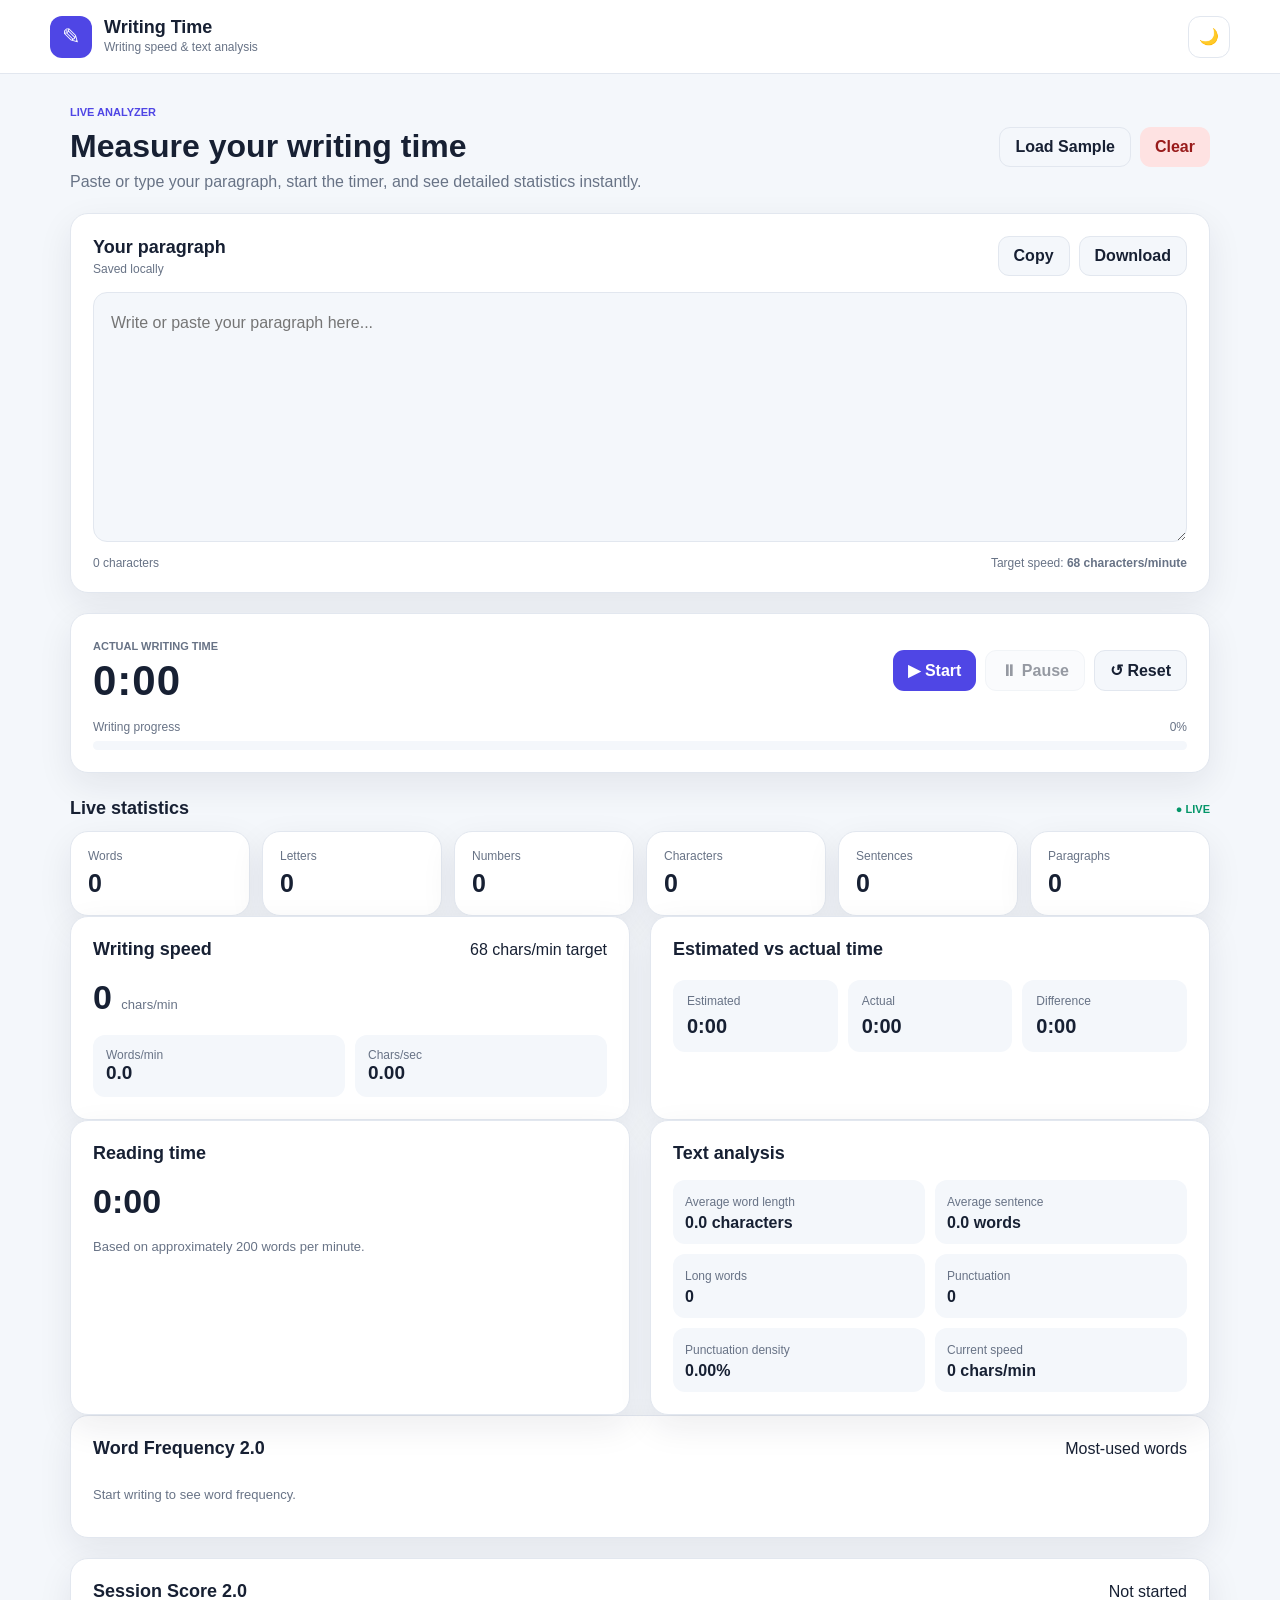
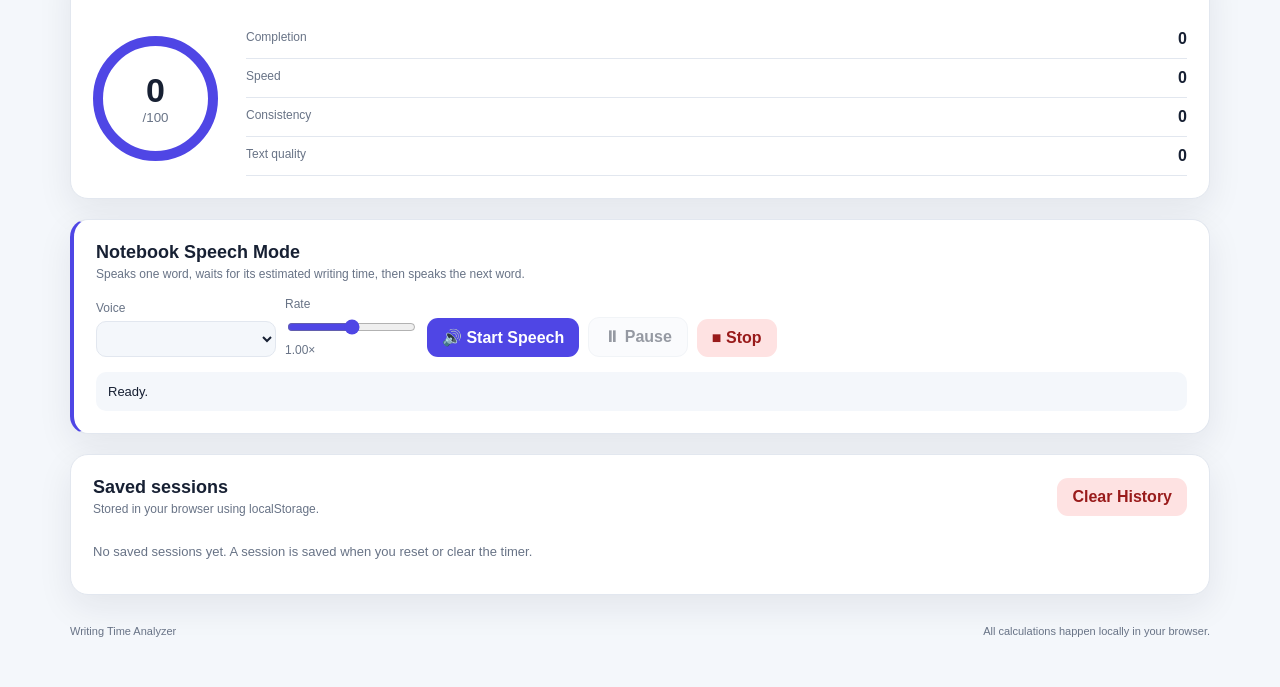
==== Main/index.html @ 5c771e8c "Update speech mode and punctuation support" ====
<!DOCTYPE html>
<html lang="en">
<head>
  <meta charset="UTF-8">
  <meta name="viewport" content="width=device-width, initial-scale=1.0">
  <title>Writing Time Analyzer</title>
  <link rel="stylesheet" href="style.css">
</head>

<body>

  <header class="topbar">
    <div class="brand">
      <div class="logo">✎</div>
      <div>
        <h1>Writing Time</h1>
        <p>Writing speed & text analysis</p>
      </div>
    </div>

    <button id="themeBtn" class="icon-btn" title="Toggle dark mode">
      🌙
    </button>
  </header>


  <main class="container">

    <!-- HERO -->
    <section class="hero">
      <div>
        <span class="badge">LIVE ANALYZER</span>

        <h2>Measure your writing time</h2>

        <p>
          Paste or type your paragraph, start the timer,
          and see detailed statistics instantly.
        </p>
      </div>

      <div class="hero-actions">
        <button id="sampleBtn" class="secondary-btn">
          Load Sample
        </button>

        <button id="clearBtn" class="danger-btn">
          Clear
        </button>
      </div>
    </section>


    <!-- TEXT EDITOR -->
    <section class="editor-card card">

      <div class="section-heading">

        <div>
          <h2>Your paragraph</h2>
          <p id="autosaveStatus">Saved locally</p>
        </div>

        <div class="editor-actions">

          <button id="copyBtn" class="small-btn">
            Copy
          </button>

          <button id="downloadBtn" class="small-btn">
            Download
          </button>

        </div>

      </div>


      <textarea
        id="textInput"
        placeholder="Write or paste your paragraph here..."
      ></textarea>


      <div class="editor-footer">

        <span id="charHint">
          0 characters
        </span>

        <span>
          Target speed:
          <strong>68 characters/minute</strong>
        </span>

      </div>

    </section>


    <!-- TIMER -->
    <section class="timer-card card">

      <div>

        <span class="label">
          ACTUAL WRITING TIME
        </span>

        <div id="timerDisplay" class="timer">
          0:00
        </div>

      </div>


      <div class="timer-controls">

        <button id="startBtn" class="primary-btn">
          ▶ Start
        </button>

        <button id="pauseBtn" class="secondary-btn" disabled>
          ⏸ Pause
        </button>

        <button id="resetBtn" class="secondary-btn">
          ↺ Reset
        </button>

      </div>


      <div class="progress-wrap">

        <div class="progress-label">

          <span>
            Writing progress
          </span>

          <span id="progressText">
            0%
          </span>

        </div>

        <div class="progress">
          <div id="progressBar"></div>
        </div>

      </div>

    </section>


    <!-- LIVE STATISTICS -->
    <section>

      <div class="section-title">

        <h2>
          Live statistics
        </h2>

        <span class="live-dot">
          ● LIVE
        </span>

      </div>


      <div class="stats-grid">

        <div class="stat-card">
          <span>Words</span>
          <strong id="words">0</strong>
        </div>

        <div class="stat-card">
          <span>Letters</span>
          <strong id="letters">0</strong>
        </div>

        <div class="stat-card">
          <span>Numbers</span>
          <strong id="numbers">0</strong>
        </div>

        <div class="stat-card">
          <span>Characters</span>
          <strong id="characters">0</strong>
        </div>

        <div class="stat-card">
          <span>Sentences</span>
          <strong id="sentences">0</strong>
        </div>

        <div class="stat-card">
          <span>Paragraphs</span>
          <strong id="paragraphs">0</strong>
        </div>

      </div>

    </section>


    <!-- SPEED + ESTIMATED TIME -->
    <section class="two-col">

      <div class="card">

        <div class="card-title">

          <h2>
            Writing speed
          </h2>

          <span>
            68 chars/min target
          </span>

        </div>


        <div class="big-number" id="speed">
          0
          <small>chars/min</small>
        </div>


        <div class="mini-grid">

          <div>
            <span>Words/min</span>
            <strong id="wpm">0</strong>
          </div>

          <div>
            <span>Chars/sec</span>
            <strong id="cps">0</strong>
          </div>

        </div>

      </div>


      <div class="card">

        <div class="card-title">

          <h2>
            Estimated vs actual time
          </h2>

        </div>


        <div class="comparison">

          <div>
            <span>Estimated</span>
            <strong id="estimatedTime">
              0:00
            </strong>
          </div>

          <div>
            <span>Actual</span>
            <strong id="actualTime">
              0:00
            </strong>
          </div>

          <div>
            <span>Difference</span>
            <strong id="timeDifference">
              0:00
            </strong>
          </div>

        </div>

      </div>

    </section>


    <!-- READING TIME + TEXT ANALYSIS -->
    <section class="two-col">

      <div class="card">

        <div class="card-title">
          <h2>Reading time</h2>
        </div>

        <div class="big-number" id="readingTime">
          0:00
        </div>

        <p class="muted">
          Based on approximately 200 words per minute.
        </p>

      </div>


      <div class="card">

        <div class="card-title">
          <h2>Text analysis</h2>
        </div>

        <div id="analysisList" class="analysis-list"></div>

      </div>

    </section>


    <!-- WORD FREQUENCY -->
    <section class="card">

      <div class="card-title">

        <h2>
          Word Frequency 2.0
        </h2>

        <span>
          Most-used words
        </span>

      </div>


      <div id="frequencyList" class="frequency-list">

        <p class="empty">
          Start writing to see word frequency.
        </p>

      </div>

    </section>


    <!-- SESSION SCORE -->
    <section class="card">

      <div class="card-title">

        <h2>
          Session Score 2.0
        </h2>

        <span id="scoreGrade">
          Not started
        </span>

      </div>


      <div class="score-layout">

        <div class="score-circle">

          <span id="score">
            0
          </span>

          <small>
            /100
          </small>

        </div>


        <div class="score-details">

          <div class="score-row">
            <span>Completion</span>
            <strong id="scoreCompletion">0</strong>
          </div>

          <div class="score-row">
            <span>Speed</span>
            <strong id="scoreSpeed">0</strong>
          </div>

          <div class="score-row">
            <span>Consistency</span>
            <strong id="scoreConsistency">0</strong>
          </div>

          <div class="score-row">
            <span>Text quality</span>
            <strong id="scoreQuality">0</strong>
          </div>

        </div>

      </div>

    </section>


    <!-- SPEECH MODE -->
    <section class="card speech-card">

      <div class="card-title">

        <div>

          <h2>
            Notebook Speech Mode
          </h2>

          <p>
            Speaks one word, waits for its estimated writing time,
            then speaks the next word.
          </p>

        </div>

      </div>


      <div class="speech-controls">

        <label>

          Voice

          <select id="voiceSelect"></select>

        </label>


        <label>

          Rate

          <input
            id="voiceRate"
            type="range"
            min="0.5"
            max="1.5"
            step="0.05"
            value="1"
          >

          <span id="voiceRateValue">
            1.00×
          </span>

        </label>


        <button
          id="speechStart"
          class="primary-btn"
        >
          🔊 Start Speech
        </button>


        <button
          id="speechPause"
          class="secondary-btn"
          disabled
        >
          ⏸ Pause
        </button>


        <button
          id="speechStop"
          class="danger-btn"
        >
          ■ Stop
        </button>

      </div>


      <div
        id="speechStatus"
        class="speech-status"
      >
        Ready.
      </div>

    </section>


    <!-- HISTORY -->
    <section class="card history-card">

      <div class="card-title">

        <div>

          <h2>
            Saved sessions
          </h2>

          <p>
            Stored in your browser using localStorage.
          </p>

        </div>


        <button
          id="clearHistoryBtn"
          class="danger-btn"
        >
          Clear History
        </button>

      </div>


      <div
        id="historyList"
        class="history-list"
      >

        <p class="empty">
          No saved sessions yet.
          A session is saved when you reset or clear the timer.
        </p>

      </div>

    </section>


    <footer>

      <span>
        Writing Time Analyzer
      </span>

      <span>
        All calculations happen locally in your browser.
      </span>

    </footer>

  </main>


  <script src="script.js"></script>

</body>
</html>
---- Main/style.css ----
* {
    box-sizing: border-box;
  }
  
  :root {
    --bg: #f4f7fb;
    --card: #ffffff;
    --text: #172033;
    --muted: #687386;
    --border: #e2e7ef;
    --primary: #4f46e5;
    --primary2: #7c3aed;
    --danger: #dc2626;
    --success: #059669;
    --shadow: 0 12px 35px rgba(20, 30, 55, 0.08);
    --radius: 18px;
  }
  
  body.dark {
    --bg: #0d1117;
    --card: #151b23;
    --text: #edf2f7;
    --muted: #9aa6b5;
    --border: #293241;
    --shadow: 0 12px 35px rgba(0, 0, 0, 0.25);
  }
  
  body {
    margin: 0;
    background: var(--bg);
    color: var(--text);
    font-family: Inter, Segoe UI, Arial, sans-serif;
    transition: 0.2s;
  }
  
  button,
  input,
  select,
  textarea {
    font: inherit;
  }
  
  button {
    cursor: pointer;
  }
  
  
  /* TOP BAR */
  
  .topbar {
    height: 74px;
    background: var(--card);
    border-bottom: 1px solid var(--border);
  
    display: flex;
    align-items: center;
    justify-content: space-between;
  
    padding: 0 max(20px, calc((100% - 1180px) / 2));
  
    position: sticky;
    top: 0;
  
    z-index: 5;
  }
  
  
  .brand {
    display: flex;
    align-items: center;
    gap: 12px;
  }
  
  
  .logo {
    width: 42px;
    height: 42px;
  
    border-radius: 12px;
  
    background: var(--primary);
    color: #fff;
  
    display: grid;
    place-items: center;
  
    font-size: 22px;
  }
  
  
  .brand h1 {
    font-size: 18px;
    margin: 0;
  }
  
  
  .brand p {
    font-size: 12px;
    color: var(--muted);
    margin: 2px 0;
  }
  
  
  .icon-btn {
    border: 1px solid var(--border);
    background: var(--card);
    color: var(--text);
  
    width: 42px;
    height: 42px;
  
    border-radius: 12px;
  }
  
  
  /* MAIN */
  
  .container {
    max-width: 1180px;
  
    margin: 0 auto;
  
    padding: 28px 20px 50px;
  }
  
  
  /* HERO */
  
  .hero {
    display: flex;
    justify-content: space-between;
    gap: 20px;
    align-items: center;
  
    margin-bottom: 22px;
  }
  
  
  .hero h2 {
    font-size: 32px;
    margin: 8px 0;
  }
  
  
  .hero p {
    color: var(--muted);
    margin: 0;
  }
  
  
  .badge {
    font-size: 11px;
    font-weight: 800;
    color: var(--primary);
  }
  
  
  .hero-actions,
  .editor-actions,
  .timer-controls,
  .speech-controls {
    display: flex;
    gap: 9px;
    flex-wrap: wrap;
  }
  
  
  /* CARDS */
  
  .card,
  .stat-card {
    background: var(--card);
  
    border: 1px solid var(--border);
  
    border-radius: var(--radius);
  
    box-shadow: var(--shadow);
  }
  
  
  .card {
    padding: 22px;
    margin-bottom: 20px;
  }
  
  
  .section-heading,
  .card-title,
  .progress-label {
    display: flex;
  
    align-items: center;
    justify-content: space-between;
  
    gap: 15px;
  }
  
  
  .section-heading h2,
  .card-title h2,
  .section-title h2 {
    margin: 0;
    font-size: 18px;
  }
  
  
  .section-heading p,
  .card-title p {
    margin: 4px 0 0;
  
    color: var(--muted);
  
    font-size: 12px;
  }
  
  
  /* TEXT AREA */
  
  textarea {
    width: 100%;
    height: 250px;
  
    resize: vertical;
  
    border: 1px solid var(--border);
  
    background: var(--bg);
  
    color: var(--text);
  
    border-radius: 14px;
  
    padding: 17px;
  
    margin-top: 16px;
  
    outline: none;
  
    line-height: 1.65;
  }
  
  
  textarea:focus {
    border-color: var(--primary);
  
    box-shadow:
      0 0 0 3px rgba(79, 70, 229, 0.12);
  }
  
  
  .editor-footer {
    display: flex;
  
    justify-content: space-between;
  
    color: var(--muted);
  
    font-size: 12px;
  
    margin-top: 10px;
  }
  
  
  /* BUTTONS */
  
  .primary-btn,
  .secondary-btn,
  .danger-btn,
  .small-btn {
    border: 0;
  
    border-radius: 11px;
  
    padding: 10px 15px;
  
    font-weight: 700;
  }
  
  
  .primary-btn {
    background: var(--primary);
    color: #fff;
  }
  
  
  .secondary-btn,
  .small-btn {
    background: var(--bg);
  
    border: 1px solid var(--border);
  
    color: var(--text);
  }
  
  
  .danger-btn {
    background: #fee2e2;
    color: #991b1b;
  }
  
  
  body.dark .danger-btn {
    background: #3a1717;
    color: #ffb4b4;
  }
  
  
  button:disabled {
    opacity: 0.45;
    cursor: not-allowed;
  }
  
  
  /* TIMER */
  
  .timer-card {
    display: grid;
  
    grid-template-columns: 1fr auto;
  
    align-items: center;
  
    gap: 15px;
  }
  
  
  .label {
    font-size: 11px;
  
    color: var(--muted);
  
    font-weight: 800;
  }
  
  
  .timer {
    font-size: 42px;
  
    font-weight: 800;
  
    letter-spacing: 1px;
  
    margin-top: 3px;
  }
  
  
  .progress-wrap {
    grid-column: 1 / -1;
  }
  
  
  .progress-label {
    font-size: 12px;
  
    color: var(--muted);
  
    margin-bottom: 7px;
  }
  
  
  .progress {
    height: 9px;
  
    background: var(--bg);
  
    border-radius: 20px;
  
    overflow: hidden;
  }
  
  
  .progress div {
    height: 100%;
  
    width: 0;
  
    background:
      linear-gradient(
        90deg,
        var(--primary),
        var(--primary2)
      );
  
    transition: width 0.25s;
  }
  
  
  /* LIVE STATISTICS */
  
  .section-title {
    display: flex;
  
    justify-content: space-between;
  
    align-items: center;
  
    margin: 25px 0 12px;
  }
  
  
  .live-dot {
    font-size: 11px;
  
    color: var(--success);
  
    font-weight: 800;
  }
  
  
  .stats-grid {
    display: grid;
  
    grid-template-columns:
      repeat(6, 1fr);
  
    gap: 12px;
  }
  
  
  .stat-card {
    padding: 17px;
  }
  
  
  .stat-card span,
  .mini-grid span,
  .comparison span,
  .score-row span {
    display: block;
  
    color: var(--muted);
  
    font-size: 12px;
  }
  
  
  .stat-card strong {
    display: block;
  
    font-size: 25px;
  
    margin-top: 6px;
  }
  
  
  /* TWO COLUMN */
  
  .two-col {
    display: grid;
  
    grid-template-columns: 1fr 1fr;
  
    gap: 20px;
  }
  
  
  .two-col > .card {
    margin-bottom: 0;
  }
  
  
  /* SPEED */
  
  .big-number {
    font-size: 34px;
  
    font-weight: 800;
  
    margin: 18px 0;
  }
  
  
  .big-number small {
    font-size: 13px;
  
    color: var(--muted);
  
    font-weight: 500;
  }
  
  
  .mini-grid {
    display: grid;
  
    grid-template-columns: 1fr 1fr;
  
    gap: 10px;
  }
  
  
  .mini-grid div {
    background: var(--bg);
  
    padding: 13px;
  
    border-radius: 12px;
  }
  
  
  .mini-grid strong {
    font-size: 19px;
  }
  
  
  /* ESTIMATED TIME */
  
  .comparison {
    display: grid;
  
    grid-template-columns:
      repeat(3, 1fr);
  
    gap: 10px;
  
    margin-top: 20px;
  }
  
  
  .comparison div {
    background: var(--bg);
  
    padding: 14px;
  
    border-radius: 12px;
  }
  
  
  .comparison strong {
    display: block;
  
    margin-top: 7px;
  
    font-size: 20px;
  }
  
  
  .muted {
    color: var(--muted);
  
    font-size: 13px;
  }
  
  
  /* TEXT ANALYSIS */
  
  .analysis-list {
    display: grid;
  
    grid-template-columns: 1fr 1fr;
  
    gap: 10px;
  
    margin-top: 16px;
  }
  
  
  .analysis-item {
    background: var(--bg);
  
    padding: 12px;
  
    border-radius: 12px;
  }
  
  
  .analysis-item span {
    color: var(--muted);
  
    font-size: 12px;
  }
  
  
  .analysis-item strong {
    display: block;
  
    margin-top: 4px;
  }
  
  
  /* WORD FREQUENCY */
  
  .frequency-list {
    margin-top: 15px;
  
    display: flex;
  
    flex-direction: column;
  
    gap: 8px;
  }
  
  
  .frequency-row {
    display: grid;
  
    grid-template-columns:
      38px 1fr 80px;
  
    align-items: center;
  
    gap: 10px;
  }
  
  
  .frequency-word {
    font-weight: 700;
  }
  
  
  .frequency-bar {
    display: block;
  
    height: 8px;
  
    background: var(--bg);
  
    border-radius: 20px;
  
    overflow: hidden;
  
    margin-top: 5px;
  }
  
  
  .frequency-bar div {
    height: 100%;
  
    background: var(--primary);
  
    width: 0;
  }
  
  
  .frequency-count {
    text-align: right;
  
    color: var(--muted);
  
    font-size: 12px;
  }
  
  
  .empty {
    color: var(--muted);
  
    font-size: 13px;
  }
  
  
  /* SESSION SCORE */
  
  .score-layout {
    display: flex;
  
    gap: 28px;
  
    align-items: center;
  
    margin-top: 18px;
  }
  
  
  .score-circle {
    width: 125px;
    height: 125px;
  
    border-radius: 50%;
  
    border: 10px solid var(--primary);
  
    display: flex;
  
    align-items: center;
  
    justify-content: center;
  
    flex-direction: column;
  
    flex: none;
  }
  
  
  .score-circle span {
    font-size: 34px;
  
    font-weight: 900;
  }
  
  
  .score-circle small {
    color: var(--muted);
  }
  
  
  .score-details {
    flex: 1;
  }
  
  
  .score-row {
    display: grid;
  
    grid-template-columns: 1fr auto;
  
    padding: 10px 0;
  
    border-bottom: 1px solid var(--border);
  }
  
  
  /* SPEECH */
  
  .speech-card {
    border-left: 4px solid var(--primary);
  }
  
  
  .speech-controls {
    align-items: end;
  
    margin-top: 16px;
  }
  
  
  .speech-controls label {
    display: flex;
  
    flex-direction: column;
  
    gap: 6px;
  
    font-size: 12px;
  
    color: var(--muted);
  }
  
  
  .speech-controls select {
    min-width: 180px;
  
    padding: 9px;
  
    border: 1px solid var(--border);
  
    border-radius: 10px;
  
    background: var(--bg);
  
    color: var(--text);
  }
  
  
  .speech-controls input {
    accent-color: var(--primary);
  }
  
  
  .speech-status {
    margin-top: 15px;
  
    background: var(--bg);
  
    padding: 12px;
  
    border-radius: 10px;
  
    font-size: 13px;
  }
  
  
  /* HISTORY */
  
  .history-list {
    margin-top: 15px;
  
    display: flex;
  
    flex-direction: column;
  
    gap: 8px;
  }
  
  
  .history-item {
    display: grid;
  
    grid-template-columns:
      1fr auto auto;
  
    gap: 15px;
  
    align-items: center;
  
    background: var(--bg);
  
    padding: 12px;
  
    border-radius: 11px;
  }
  
  
  .history-item small {
    color: var(--muted);
  }
  
  
  .history-item strong {
    font-size: 13px;
  }
  
  
  /* FOOTER */
  
  footer {
    display: flex;
  
    justify-content: space-between;
  
    color: var(--muted);
  
    font-size: 11px;
  
    padding-top: 10px;
  }
  
  
  /* RESPONSIVE */
  
  @media (max-width: 850px) {
  
    .stats-grid {
      grid-template-columns:
        repeat(3, 1fr);
    }
  
    .timer-card {
      grid-template-columns: 1fr;
    }
  
    .two-col {
      grid-template-columns: 1fr;
    }
  
    .hero {
      align-items: flex-start;
  
      flex-direction: column;
    }
  
  }
  
  
  @media (max-width: 520px) {
  
    .container {
      padding: 18px 12px;
    }
  
    .hero h2 {
      font-size: 26px;
    }
  
    .stats-grid {
      grid-template-columns:
        repeat(2, 1fr);
    }
  
    .comparison {
      grid-template-columns: 1fr;
    }
  
    .score-layout {
      align-items: flex-start;
  
      flex-direction: column;
    }
  
    .history-item {
      grid-template-columns: 1fr;
    }
  
    .editor-footer,
    footer {
      flex-direction: column;
  
      gap: 6px;
    }
  
  }
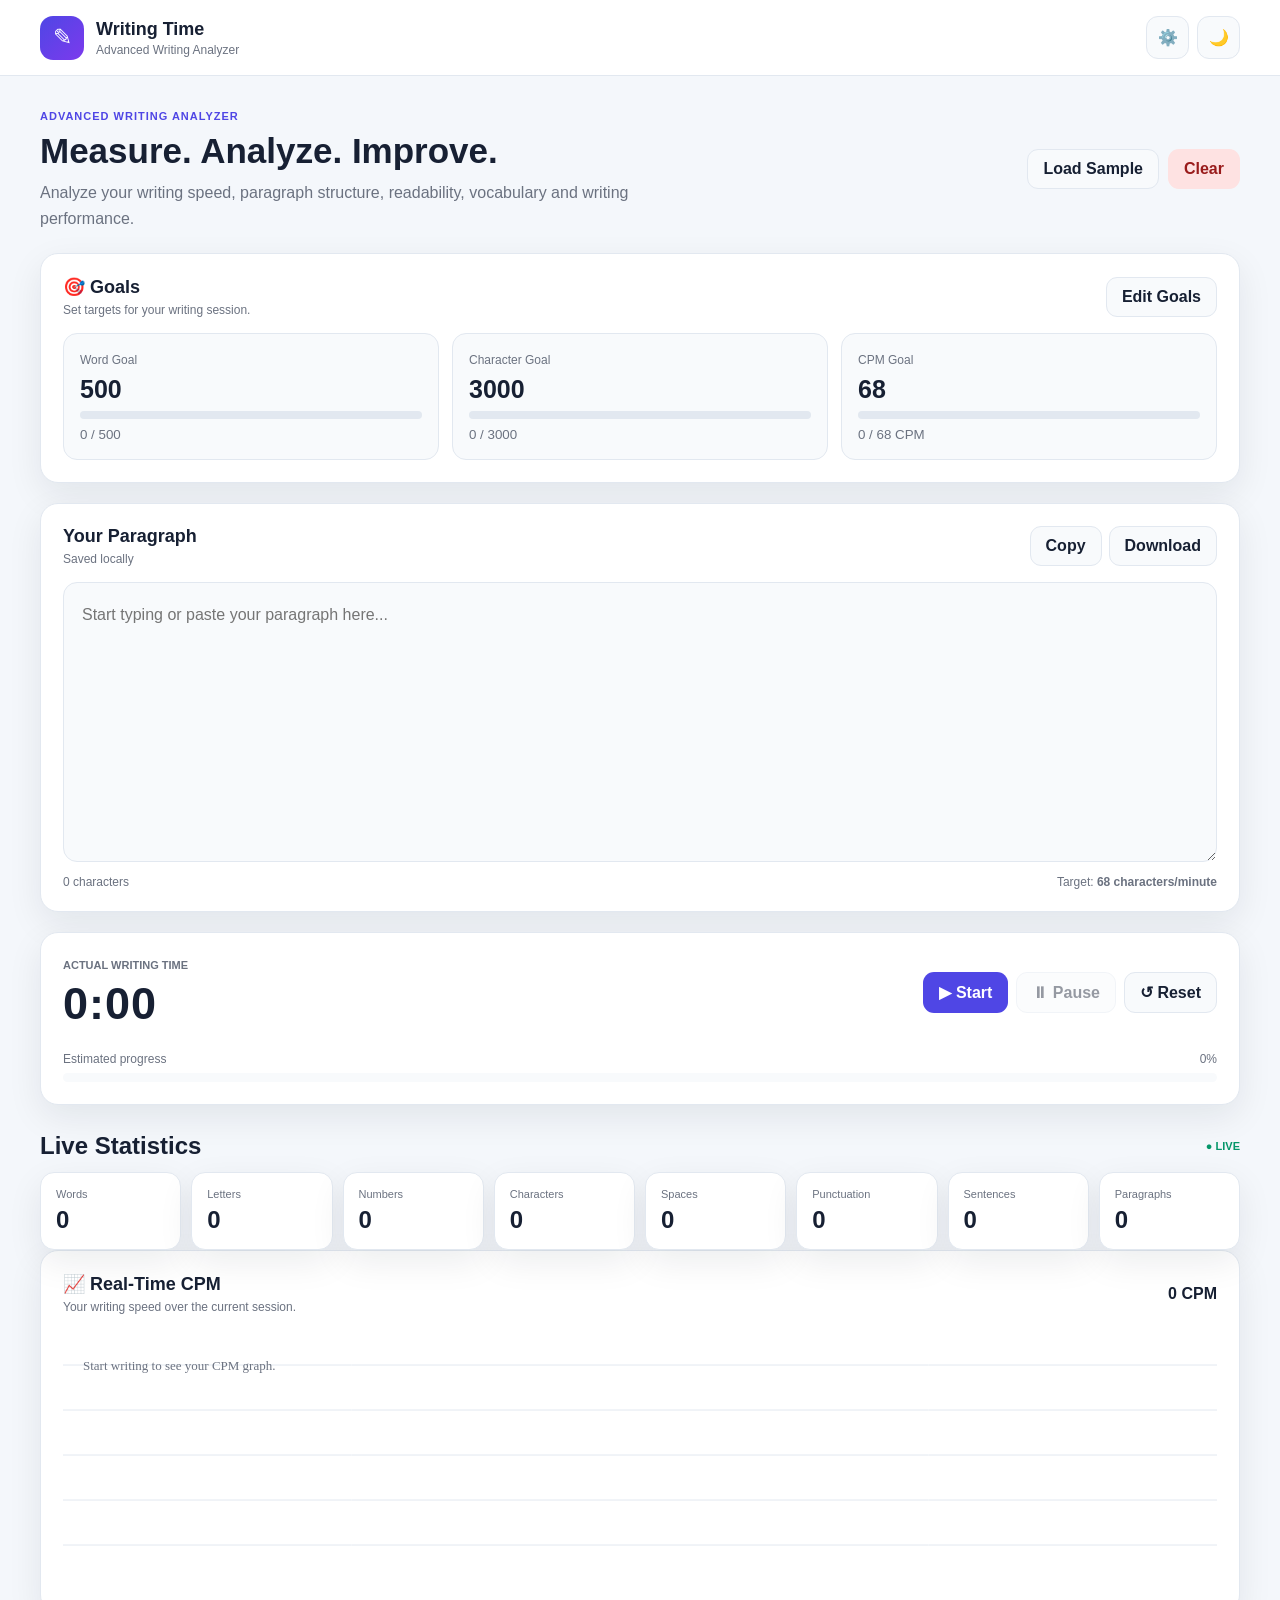
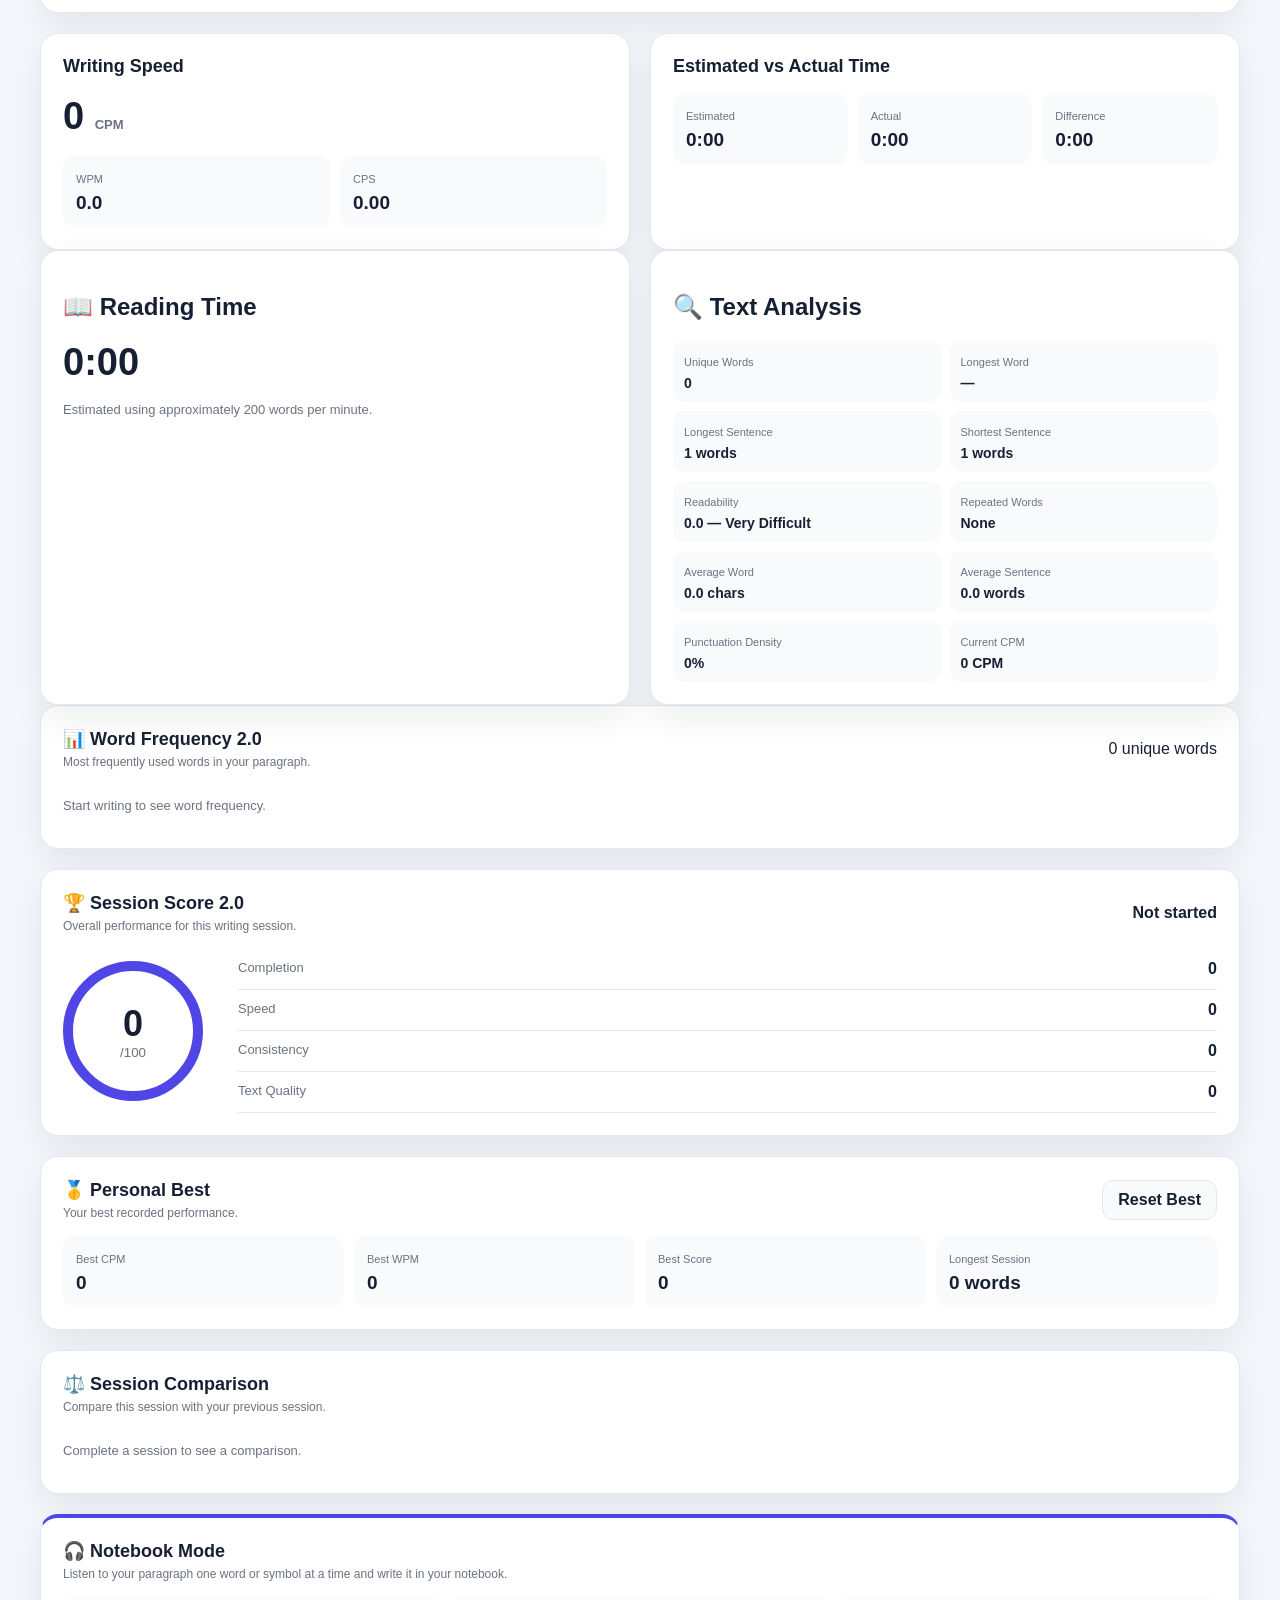
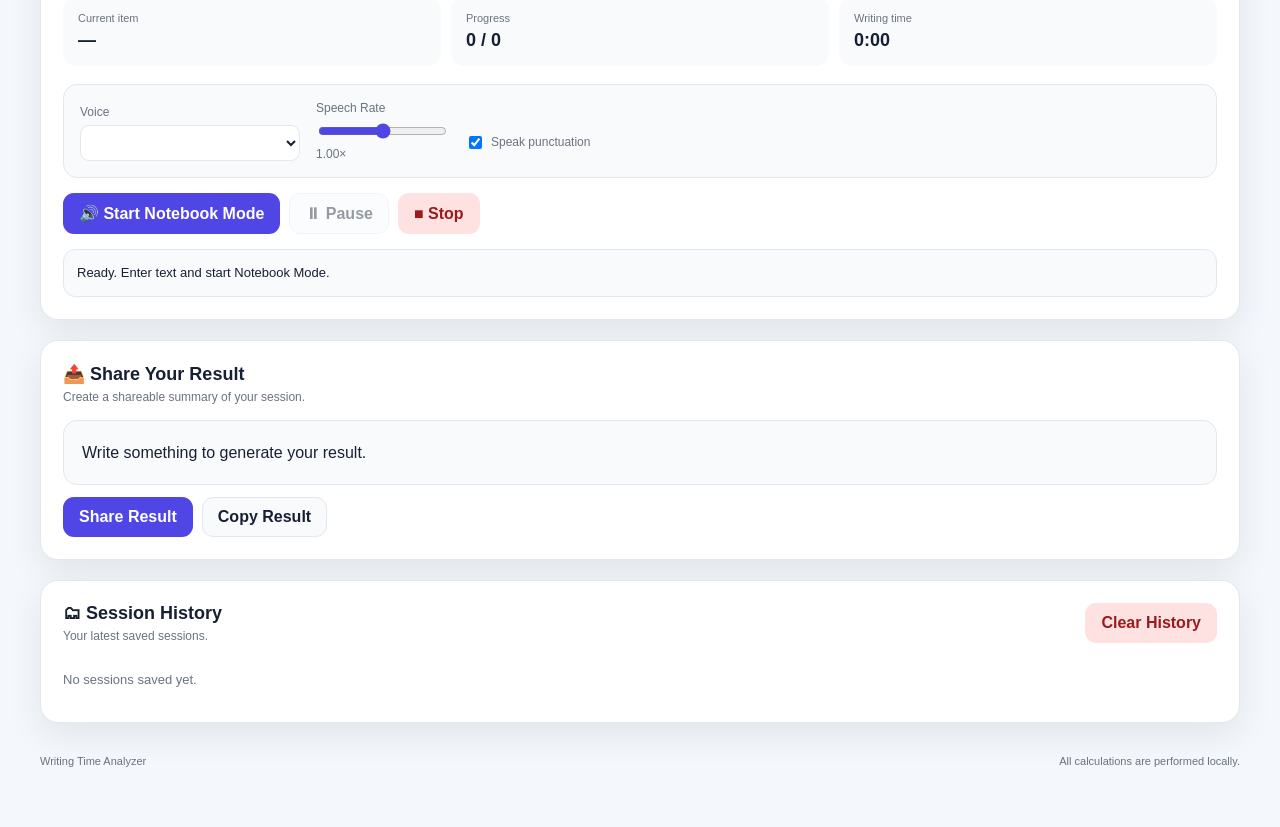
==== commit cd021dfd: "Complete Writing Time Analyzer update" ====
--- a/Main/index.html
+++ b/Main/index.html
@@ -3,118 +3,175 @@
 <head>
   <meta charset="UTF-8">
   <meta name="viewport" content="width=device-width, initial-scale=1.0">
+
   <title>Writing Time Analyzer</title>
+
   <link rel="stylesheet" href="style.css">
 </head>
 
 <body>
 
-  <header class="topbar">
-    <div class="brand">
-      <div class="logo">✎</div>
-      <div>
-        <h1>Writing Time</h1>
-        <p>Writing speed & text analysis</p>
-      </div>
-    </div>
-
-    <button id="themeBtn" class="icon-btn" title="Toggle dark mode">
-      🌙
-    </button>
-  </header>
-
-
-  <main class="container">
-
-    <!-- HERO -->
-    <section class="hero">
-      <div>
-        <span class="badge">LIVE ANALYZER</span>
-
-        <h2>Measure your writing time</h2>
-
-        <p>
-          Paste or type your paragraph, start the timer,
-          and see detailed statistics instantly.
-        </p>
-      </div>
-
-      <div class="hero-actions">
-        <button id="sampleBtn" class="secondary-btn">
-          Load Sample
+<header class="topbar">
+
+  <div class="brand">
+    <div class="logo">✎</div>
+
+    <div>
+      <h1>Writing Time</h1>
+      <p>Advanced Writing Analyzer</p>
+    </div>
+  </div>
+
+  <div class="top-actions">
+    <button id="settingsBtn" class="icon-button">⚙️</button>
+    <button id="themeBtn" class="icon-button">🌙</button>
+  </div>
+
+</header>
+
+
+<main class="container">
+
+  <!-- HERO -->
+
+  <section class="hero">
+
+    <div>
+      <span class="badge">ADVANCED WRITING ANALYZER</span>
+
+      <h2>Measure. Analyze. Improve.</h2>
+
+      <p>
+        Analyze your writing speed, paragraph structure,
+        readability, vocabulary and writing performance.
+      </p>
+    </div>
+
+    <div class="hero-buttons">
+      <button id="sampleBtn" class="secondary-btn">
+        Load Sample
+      </button>
+
+      <button id="clearBtn" class="danger-btn">
+        Clear
+      </button>
+    </div>
+
+  </section>
+
+
+  <!-- GOALS -->
+
+  <section class="card goals-card">
+
+    <div class="section-header">
+
+      <div>
+        <h2>🎯 Goals</h2>
+        <p>Set targets for your writing session.</p>
+      </div>
+
+      <button id="editGoalsBtn" class="small-btn">
+        Edit Goals
+      </button>
+
+    </div>
+
+    <div class="goals-grid">
+
+      <div class="goal-box">
+        <span>Word Goal</span>
+        <strong id="goalWords">500</strong>
+        <div class="goal-progress">
+          <div id="goalWordsBar"></div>
+        </div>
+        <small id="goalWordsText">0 / 500</small>
+      </div>
+
+      <div class="goal-box">
+        <span>Character Goal</span>
+        <strong id="goalChars">3000</strong>
+        <div class="goal-progress">
+          <div id="goalCharsBar"></div>
+        </div>
+        <small id="goalCharsText">0 / 3000</small>
+      </div>
+
+      <div class="goal-box">
+        <span>CPM Goal</span>
+        <strong id="goalCpm">68</strong>
+        <div class="goal-progress">
+          <div id="goalCpmBar"></div>
+        </div>
+        <small id="goalCpmText">0 / 68 CPM</small>
+      </div>
+
+    </div>
+
+  </section>
+
+
+  <!-- EDITOR -->
+
+  <section class="card editor-card">
+
+    <div class="section-header">
+
+      <div>
+        <h2>Your Paragraph</h2>
+        <p id="saveStatus">Saved locally</p>
+      </div>
+
+      <div class="button-row">
+
+        <button id="copyBtn" class="small-btn">
+          Copy
         </button>
 
-        <button id="clearBtn" class="danger-btn">
-          Clear
+        <button id="downloadBtn" class="small-btn">
+          Download
         </button>
-      </div>
-    </section>
-
-
-    <!-- TEXT EDITOR -->
-    <section class="editor-card card">
-
-      <div class="section-heading">
-
-        <div>
-          <h2>Your paragraph</h2>
-          <p id="autosaveStatus">Saved locally</p>
-        </div>
-
-        <div class="editor-actions">
-
-          <button id="copyBtn" class="small-btn">
-            Copy
-          </button>
-
-          <button id="downloadBtn" class="small-btn">
-            Download
-          </button>
-
-        </div>
-
-      </div>
-
-
-      <textarea
-        id="textInput"
-        placeholder="Write or paste your paragraph here..."
-      ></textarea>
-
-
-      <div class="editor-footer">
-
-        <span id="charHint">
-          0 characters
-        </span>
-
-        <span>
-          Target speed:
-          <strong>68 characters/minute</strong>
-        </span>
-
-      </div>
-
-    </section>
-
-
-    <!-- TIMER -->
-    <section class="timer-card card">
-
-      <div>
-
-        <span class="label">
-          ACTUAL WRITING TIME
-        </span>
+
+      </div>
+
+    </div>
+
+    <textarea
+      id="textInput"
+      spellcheck="true"
+      placeholder="Start typing or paste your paragraph here..."
+    ></textarea>
+
+    <div class="editor-footer">
+
+      <span id="characterHint">
+        0 characters
+      </span>
+
+      <span>
+        Target: <b>68 characters/minute</b>
+      </span>
+
+    </div>
+
+  </section>
+
+
+  <!-- TIMER -->
+
+  <section class="card timer-card">
+
+    <div class="timer-top">
+
+      <div>
+        <span class="eyebrow">ACTUAL WRITING TIME</span>
 
         <div id="timerDisplay" class="timer">
           0:00
         </div>
-
-      </div>
-
-
-      <div class="timer-controls">
+      </div>
+
+      <div class="timer-buttons">
 
         <button id="startBtn" class="primary-btn">
           ▶ Start
@@ -130,433 +187,670 @@
 
       </div>
 
-
-      <div class="progress-wrap">
-
-        <div class="progress-label">
-
-          <span>
-            Writing progress
-          </span>
-
-          <span id="progressText">
-            0%
-          </span>
-
-        </div>
-
-        <div class="progress">
-          <div id="progressBar"></div>
-        </div>
-
-      </div>
-
-    </section>
-
-
-    <!-- LIVE STATISTICS -->
-    <section>
-
-      <div class="section-title">
-
-        <h2>
-          Live statistics
-        </h2>
-
-        <span class="live-dot">
-          ● LIVE
-        </span>
-
-      </div>
-
-
-      <div class="stats-grid">
-
-        <div class="stat-card">
-          <span>Words</span>
-          <strong id="words">0</strong>
-        </div>
-
-        <div class="stat-card">
-          <span>Letters</span>
-          <strong id="letters">0</strong>
-        </div>
-
-        <div class="stat-card">
-          <span>Numbers</span>
-          <strong id="numbers">0</strong>
-        </div>
-
-        <div class="stat-card">
-          <span>Characters</span>
-          <strong id="characters">0</strong>
-        </div>
-
-        <div class="stat-card">
-          <span>Sentences</span>
-          <strong id="sentences">0</strong>
-        </div>
-
-        <div class="stat-card">
-          <span>Paragraphs</span>
-          <strong id="paragraphs">0</strong>
-        </div>
-
-      </div>
-
-    </section>
-
-
-    <!-- SPEED + ESTIMATED TIME -->
-    <section class="two-col">
-
-      <div class="card">
-
-        <div class="card-title">
-
-          <h2>
-            Writing speed
-          </h2>
-
-          <span>
-            68 chars/min target
-          </span>
-
-        </div>
-
-
-        <div class="big-number" id="speed">
-          0
-          <small>chars/min</small>
-        </div>
-
-
-        <div class="mini-grid">
-
-          <div>
-            <span>Words/min</span>
-            <strong id="wpm">0</strong>
-          </div>
-
-          <div>
-            <span>Chars/sec</span>
-            <strong id="cps">0</strong>
-          </div>
-
-        </div>
-
-      </div>
-
-
-      <div class="card">
-
-        <div class="card-title">
-
-          <h2>
-            Estimated vs actual time
-          </h2>
-
-        </div>
-
-
-        <div class="comparison">
-
-          <div>
-            <span>Estimated</span>
-            <strong id="estimatedTime">
-              0:00
-            </strong>
-          </div>
-
-          <div>
-            <span>Actual</span>
-            <strong id="actualTime">
-              0:00
-            </strong>
-          </div>
-
-          <div>
-            <span>Difference</span>
-            <strong id="timeDifference">
-              0:00
-            </strong>
-          </div>
-
-        </div>
-
-      </div>
-
-    </section>
-
-
-    <!-- READING TIME + TEXT ANALYSIS -->
-    <section class="two-col">
-
-      <div class="card">
-
-        <div class="card-title">
-          <h2>Reading time</h2>
-        </div>
-
-        <div class="big-number" id="readingTime">
-          0:00
-        </div>
-
-        <p class="muted">
-          Based on approximately 200 words per minute.
+    </div>
+
+    <div class="progress-label">
+      <span>Estimated progress</span>
+      <span id="progressText">0%</span>
+    </div>
+
+    <div class="progress">
+      <div id="progressBar"></div>
+    </div>
+
+  </section>
+
+
+  <!-- LIVE STATISTICS -->
+
+  <section>
+
+    <div class="section-title">
+
+      <h2>Live Statistics</h2>
+
+      <span class="live">
+        ● LIVE
+      </span>
+
+    </div>
+
+    <div class="stats-grid">
+
+      <div class="stat-card">
+        <span>Words</span>
+        <strong id="words">0</strong>
+      </div>
+
+      <div class="stat-card">
+        <span>Letters</span>
+        <strong id="letters">0</strong>
+      </div>
+
+      <div class="stat-card">
+        <span>Numbers</span>
+        <strong id="numbers">0</strong>
+      </div>
+
+      <div class="stat-card">
+        <span>Characters</span>
+        <strong id="characters">0</strong>
+      </div>
+
+      <div class="stat-card">
+        <span>Spaces</span>
+        <strong id="spaces">0</strong>
+      </div>
+
+      <div class="stat-card">
+        <span>Punctuation</span>
+        <strong id="punctuation">0</strong>
+      </div>
+
+      <div class="stat-card">
+        <span>Sentences</span>
+        <strong id="sentences">0</strong>
+      </div>
+
+      <div class="stat-card">
+        <span>Paragraphs</span>
+        <strong id="paragraphs">0</strong>
+      </div>
+
+    </div>
+
+  </section>
+
+
+  <!-- CPM GRAPH -->
+
+  <section class="card graph-card">
+
+    <div class="section-header">
+
+      <div>
+        <h2>📈 Real-Time CPM</h2>
+        <p>Your writing speed over the current session.</p>
+      </div>
+
+      <strong id="currentCpm">0 CPM</strong>
+
+    </div>
+
+    <canvas id="cpmChart"></canvas>
+
+  </section>
+
+
+  <!-- SPEED / ESTIMATED -->
+
+  <section class="two-column">
+
+    <div class="card">
+
+      <div class="section-header">
+        <h2>Writing Speed</h2>
+      </div>
+
+      <div class="big-number">
+        <span id="speed">0</span>
+        <small>CPM</small>
+      </div>
+
+      <div class="mini-grid">
+
+        <div>
+          <span>WPM</span>
+          <strong id="wpm">0</strong>
+        </div>
+
+        <div>
+          <span>CPS</span>
+          <strong id="cps">0</strong>
+        </div>
+
+      </div>
+
+    </div>
+
+
+    <div class="card">
+
+      <div class="section-header">
+        <h2>Estimated vs Actual Time</h2>
+      </div>
+
+      <div class="comparison-grid">
+
+        <div>
+          <span>Estimated</span>
+          <strong id="estimatedTime">0:00</strong>
+        </div>
+
+        <div>
+          <span>Actual</span>
+          <strong id="actualTime">0:00</strong>
+        </div>
+
+        <div>
+          <span>Difference</span>
+          <strong id="timeDifference">0:00</strong>
+        </div>
+
+      </div>
+
+    </div>
+
+  </section>
+
+
+  <!-- READING / TEXT ANALYSIS -->
+
+  <section class="two-column">
+
+    <div class="card">
+
+      <h2>📖 Reading Time</h2>
+
+      <div class="big-number">
+        <span id="readingTime">0:00</span>
+      </div>
+
+      <p class="muted">
+        Estimated using approximately 200 words per minute.
+      </p>
+
+    </div>
+
+
+    <div class="card">
+
+      <h2>🔍 Text Analysis</h2>
+
+      <div id="analysisGrid" class="analysis-grid"></div>
+
+    </div>
+
+  </section>
+
+
+  <!-- WORD FREQUENCY -->
+
+  <section class="card">
+
+    <div class="section-header">
+
+      <div>
+        <h2>📊 Word Frequency 2.0</h2>
+        <p>Most frequently used words in your paragraph.</p>
+      </div>
+
+      <span id="uniqueWordsBadge">
+        0 unique words
+      </span>
+
+    </div>
+
+    <div id="frequencyList" class="frequency-list">
+
+      <p class="empty">
+        Start writing to see word frequency.
+      </p>
+
+    </div>
+
+  </section>
+
+
+  <!-- SESSION SCORE -->
+
+  <section class="card">
+
+    <div class="section-header">
+
+      <div>
+        <h2>🏆 Session Score 2.0</h2>
+        <p>Overall performance for this writing session.</p>
+      </div>
+
+      <strong id="scoreGrade">
+        Not started
+      </strong>
+
+    </div>
+
+    <div class="score-layout">
+
+      <div class="score-circle">
+        <span id="score">0</span>
+        <small>/100</small>
+      </div>
+
+      <div class="score-details">
+
+        <div class="score-row">
+          <span>Completion</span>
+          <strong id="scoreCompletion">0</strong>
+        </div>
+
+        <div class="score-row">
+          <span>Speed</span>
+          <strong id="scoreSpeed">0</strong>
+        </div>
+
+        <div class="score-row">
+          <span>Consistency</span>
+          <strong id="scoreConsistency">0</strong>
+        </div>
+
+        <div class="score-row">
+          <span>Text Quality</span>
+          <strong id="scoreQuality">0</strong>
+        </div>
+
+      </div>
+
+    </div>
+
+  </section>
+
+
+  <!-- PERSONAL BEST -->
+
+  <section class="card">
+
+    <div class="section-header">
+
+      <div>
+        <h2>🥇 Personal Best</h2>
+        <p>Your best recorded performance.</p>
+      </div>
+
+      <button id="resetBestBtn" class="small-btn">
+        Reset Best
+      </button>
+
+    </div>
+
+    <div class="best-grid">
+
+      <div>
+        <span>Best CPM</span>
+        <strong id="bestCpm">0</strong>
+      </div>
+
+      <div>
+        <span>Best WPM</span>
+        <strong id="bestWpm">0</strong>
+      </div>
+
+      <div>
+        <span>Best Score</span>
+        <strong id="bestScore">0</strong>
+      </div>
+
+      <div>
+        <span>Longest Session</span>
+        <strong id="bestWords">0 words</strong>
+      </div>
+
+    </div>
+
+  </section>
+
+
+  <!-- SESSION COMPARISON -->
+
+  <section class="card">
+
+    <div class="section-header">
+
+      <div>
+        <h2>⚖️ Session Comparison</h2>
+        <p>Compare this session with your previous session.</p>
+      </div>
+
+    </div>
+
+    <div id="sessionComparison" class="comparison-table">
+      <p class="empty">
+        Complete a session to see a comparison.
+      </p>
+    </div>
+
+  </section>
+
+
+  <!-- NOTEBOOK MODE -->
+
+  <section class="card notebook-card">
+
+    <div class="section-header">
+
+      <div>
+        <h2>🎧 Notebook Mode</h2>
+
+        <p>
+          Listen to your paragraph one word or symbol at a time
+          and write it in your notebook.
         </p>
 
       </div>
 
-
-      <div class="card">
-
-        <div class="card-title">
-          <h2>Text analysis</h2>
-        </div>
-
-        <div id="analysisList" class="analysis-list"></div>
-
-      </div>
-
-    </section>
-
-
-    <!-- WORD FREQUENCY -->
-    <section class="card">
-
-      <div class="card-title">
-
-        <h2>
-          Word Frequency 2.0
-        </h2>
-
-        <span>
-          Most-used words
-        </span>
-
-      </div>
-
-
-      <div id="frequencyList" class="frequency-list">
-
-        <p class="empty">
-          Start writing to see word frequency.
-        </p>
-
-      </div>
-
-    </section>
-
-
-    <!-- SESSION SCORE -->
-    <section class="card">
-
-      <div class="card-title">
-
-        <h2>
-          Session Score 2.0
-        </h2>
-
-        <span id="scoreGrade">
-          Not started
-        </span>
-
-      </div>
-
-
-      <div class="score-layout">
-
-        <div class="score-circle">
-
-          <span id="score">
-            0
-          </span>
-
-          <small>
-            /100
-          </small>
-
-        </div>
-
-
-        <div class="score-details">
-
-          <div class="score-row">
-            <span>Completion</span>
-            <strong id="scoreCompletion">0</strong>
-          </div>
-
-          <div class="score-row">
-            <span>Speed</span>
-            <strong id="scoreSpeed">0</strong>
-          </div>
-
-          <div class="score-row">
-            <span>Consistency</span>
-            <strong id="scoreConsistency">0</strong>
-          </div>
-
-          <div class="score-row">
-            <span>Text quality</span>
-            <strong id="scoreQuality">0</strong>
-          </div>
-
-        </div>
-
-      </div>
-
-    </section>
-
-
-    <!-- SPEECH MODE -->
-    <section class="card speech-card">
-
-      <div class="card-title">
-
-        <div>
-
-          <h2>
-            Notebook Speech Mode
-          </h2>
-
-          <p>
-            Speaks one word, waits for its estimated writing time,
-            then speaks the next word.
-          </p>
-
-        </div>
-
-      </div>
-
-
-      <div class="speech-controls">
-
-        <label>
-
-          Voice
-
-          <select id="voiceSelect"></select>
-
-        </label>
-
-
-        <label>
-
-          Rate
-
-          <input
-            id="voiceRate"
-            type="range"
-            min="0.5"
-            max="1.5"
-            step="0.05"
-            value="1"
-          >
-
-          <span id="voiceRateValue">
-            1.00×
-          </span>
-
-        </label>
-
-
-        <button
-          id="speechStart"
-          class="primary-btn"
+    </div>
+
+
+    <div class="notebook-info">
+
+      <div>
+        <span>Current item</span>
+        <strong id="notebookCurrent">—</strong>
+      </div>
+
+      <div>
+        <span>Progress</span>
+        <strong id="notebookProgress">0 / 0</strong>
+      </div>
+
+      <div>
+        <span>Writing time</span>
+        <strong id="notebookWait">0:00</strong>
+      </div>
+
+    </div>
+
+
+    <div class="notebook-controls">
+
+      <label>
+        Voice
+
+        <select id="voiceSelect"></select>
+      </label>
+
+
+      <label>
+        Speech Rate
+
+        <input
+          id="voiceRate"
+          type="range"
+          min="0.5"
+          max="1.5"
+          step="0.05"
+          value="1"
         >
-          🔊 Start Speech
-        </button>
-
-
-        <button
-          id="speechPause"
-          class="secondary-btn"
-          disabled
+
+        <span id="voiceRateValue">1.00×</span>
+      </label>
+
+
+      <label class="checkbox-label">
+        <input
+          type="checkbox"
+          id="speakPunctuation"
+          checked
         >
-          ⏸ Pause
-        </button>
-
-
-        <button
-          id="speechStop"
-          class="danger-btn"
+
+        Speak punctuation
+      </label>
+
+    </div>
+
+
+    <div class="notebook-buttons">
+
+      <button
+        id="speechStart"
+        class="primary-btn"
+      >
+        🔊 Start Notebook Mode
+      </button>
+
+      <button
+        id="speechPause"
+        class="secondary-btn"
+        disabled
+      >
+        ⏸ Pause
+      </button>
+
+      <button
+        id="speechStop"
+        class="danger-btn"
+      >
+        ■ Stop
+      </button>
+
+    </div>
+
+
+    <div
+      id="speechStatus"
+      class="speech-status"
+    >
+      Ready. Enter text and start Notebook Mode.
+    </div>
+
+  </section>
+
+
+  <!-- SHARE RESULT -->
+
+  <section class="card share-card">
+
+    <div class="section-header">
+
+      <div>
+        <h2>📤 Share Your Result</h2>
+        <p>Create a shareable summary of your session.</p>
+      </div>
+
+    </div>
+
+    <div
+      id="sharePreview"
+      class="share-preview"
+    >
+      Write something to generate your result.
+    </div>
+
+    <div class="share-buttons">
+
+      <button
+        id="shareBtn"
+        class="primary-btn"
+      >
+        Share Result
+      </button>
+
+      <button
+        id="copyResultBtn"
+        class="secondary-btn"
+      >
+        Copy Result
+      </button>
+
+    </div>
+
+  </section>
+
+
+  <!-- HISTORY -->
+
+  <section class="card">
+
+    <div class="section-header">
+
+      <div>
+        <h2>🗂 Session History</h2>
+        <p>Your latest saved sessions.</p>
+      </div>
+
+      <button
+        id="clearHistoryBtn"
+        class="danger-btn"
+      >
+        Clear History
+      </button>
+
+    </div>
+
+    <div id="historyList" class="history-list">
+
+      <p class="empty">
+        No sessions saved yet.
+      </p>
+
+    </div>
+
+  </section>
+
+
+  <!-- SETTINGS -->
+
+  <section
+    id="settingsPanel"
+    class="card settings-panel hidden"
+  >
+
+    <div class="section-header">
+
+      <div>
+        <h2>⚙️ Settings</h2>
+        <p>Customize the analyzer.</p>
+      </div>
+
+    </div>
+
+
+    <div class="settings-grid">
+
+      <label>
+        Target CPM
+
+        <input
+          id="settingCpm"
+          type="number"
+          min="1"
+          value="68"
         >
-          ■ Stop
-        </button>
-
-      </div>
-
-
-      <div
-        id="speechStatus"
-        class="speech-status"
+      </label>
+
+
+      <label>
+        Reading WPM
+
+        <input
+          id="settingReading"
+          type="number"
+          min="1"
+          value="200"
+        >
+      </label>
+
+
+      <label>
+        Word Goal
+
+        <input
+          id="settingWordGoal"
+          type="number"
+          min="1"
+          value="500"
+        >
+      </label>
+
+
+      <label>
+        Character Goal
+
+        <input
+          id="settingCharGoal"
+          type="number"
+          min="1"
+          value="3000"
+        >
+      </label>
+
+    </div>
+
+
+    <button
+      id="saveSettingsBtn"
+      class="primary-btn"
+    >
+      Save Settings
+    </button>
+
+  </section>
+
+
+  <footer>
+
+    <span>
+      Writing Time Analyzer
+    </span>
+
+    <span>
+      All calculations are performed locally.
+    </span>
+
+  </footer>
+
+</main>
+
+
+<!-- GOAL MODAL -->
+
+<div
+  id="goalModal"
+  class="modal hidden"
+>
+
+  <div class="modal-box">
+
+    <h2>🎯 Edit Goals</h2>
+
+    <label>
+      Word Goal
+      <input id="modalWordGoal" type="number" min="1">
+    </label>
+
+    <label>
+      Character Goal
+      <input id="modalCharGoal" type="number" min="1">
+    </label>
+
+    <label>
+      CPM Goal
+      <input id="modalCpmGoal" type="number" min="1">
+    </label>
+
+    <div class="modal-buttons">
+
+      <button
+        id="closeGoalModal"
+        class="secondary-btn"
       >
-        Ready.
-      </div>
-
-    </section>
-
-
-    <!-- HISTORY -->
-    <section class="card history-card">
-
-      <div class="card-title">
-
-        <div>
-
-          <h2>
-            Saved sessions
-          </h2>
-
-          <p>
-            Stored in your browser using localStorage.
-          </p>
-
-        </div>
-
-
-        <button
-          id="clearHistoryBtn"
-          class="danger-btn"
-        >
-          Clear History
-        </button>
-
-      </div>
-
-
-      <div
-        id="historyList"
-        class="history-list"
+        Cancel
+      </button>
+
+      <button
+        id="saveGoalModal"
+        class="primary-btn"
       >
-
-        <p class="empty">
-          No saved sessions yet.
-          A session is saved when you reset or clear the timer.
-        </p>
-
-      </div>
-
-    </section>
-
-
-    <footer>
-
-      <span>
-        Writing Time Analyzer
-      </span>
-
-      <span>
-        All calculations happen locally in your browser.
-      </span>
-
-    </footer>
-
-  </main>
-
-
-  <script src="script.js"></script>
+        Save
+      </button>
+
+    </div>
+
+  </div>
+
+</div>
+
+
+<script src="script.js"></script>
 
 </body>
 </html>
--- a/Main/style.css
+++ b/Main/style.css
@@ -5,38 +5,60 @@
   :root {
     --bg: #f4f7fb;
     --card: #ffffff;
+    --input: #f8fafc;
     --text: #172033;
-    --muted: #687386;
-    --border: #e2e7ef;
+    --muted: #6b7280;
+    --border: #e2e8f0;
+  
     --primary: #4f46e5;
     --primary2: #7c3aed;
+  
+    --success: #059669;
     --danger: #dc2626;
-    --success: #059669;
-    --shadow: 0 12px 35px rgba(20, 30, 55, 0.08);
+  
+    --shadow:
+      0 12px 35px rgba(15, 23, 42, 0.08);
+  
     --radius: 18px;
   }
   
   body.dark {
-    --bg: #0d1117;
-    --card: #151b23;
-    --text: #edf2f7;
-    --muted: #9aa6b5;
-    --border: #293241;
-    --shadow: 0 12px 35px rgba(0, 0, 0, 0.25);
+    --bg: #0b1017;
+    --card: #151c26;
+    --input: #0f151d;
+    --text: #f1f5f9;
+    --muted: #94a3b8;
+    --border: #283342;
+  
+    --shadow:
+      0 12px 35px rgba(0, 0, 0, 0.25);
+  }
+  
+  * {
+    scrollbar-width: thin;
   }
   
   body {
     margin: 0;
+  
     background: var(--bg);
     color: var(--text);
-    font-family: Inter, Segoe UI, Arial, sans-serif;
-    transition: 0.2s;
+  
+    font-family:
+      Inter,
+      "Segoe UI",
+      Arial,
+      sans-serif;
+  
+    transition:
+      background 0.25s,
+      color 0.25s;
   }
   
   button,
   input,
-  select,
-  textarea {
+  textarea,
+  select {
     font: inherit;
   }
   
@@ -48,22 +70,27 @@
   /* TOP BAR */
   
   .topbar {
-    height: 74px;
-    background: var(--card);
-    border-bottom: 1px solid var(--border);
+    height: 76px;
   
     display: flex;
     align-items: center;
     justify-content: space-between;
   
-    padding: 0 max(20px, calc((100% - 1180px) / 2));
+    padding:
+      0 max(
+        18px,
+        calc((100% - 1200px) / 2)
+      );
+  
+    background: var(--card);
+  
+    border-bottom:
+      1px solid var(--border);
   
     position: sticky;
     top: 0;
-  
-    z-index: 5;
-  }
-  
+    z-index: 20;
+  }
   
   .brand {
     display: flex;
@@ -71,56 +98,70 @@
     gap: 12px;
   }
   
-  
   .logo {
-    width: 42px;
-    height: 42px;
-  
-    border-radius: 12px;
-  
-    background: var(--primary);
-    color: #fff;
+    width: 44px;
+    height: 44px;
   
     display: grid;
     place-items: center;
   
-    font-size: 22px;
-  }
-  
+    border-radius: 13px;
+  
+    background:
+      linear-gradient(
+        135deg,
+        var(--primary),
+        var(--primary2)
+      );
+  
+    color: white;
+  
+    font-size: 23px;
+  }
   
   .brand h1 {
+    margin: 0;
     font-size: 18px;
-    margin: 0;
-  }
-  
+  }
   
   .brand p {
+    margin: 3px 0 0;
+  
+    color: var(--muted);
     font-size: 12px;
-    color: var(--muted);
-    margin: 2px 0;
-  }
-  
-  
-  .icon-btn {
-    border: 1px solid var(--border);
-    background: var(--card);
+  }
+  
+  .top-actions {
+    display: flex;
+    gap: 8px;
+  }
+  
+  .icon-button {
+    width: 43px;
+    height: 43px;
+  
+    border-radius: 12px;
+  
+    border:
+      1px solid var(--border);
+  
+    background: var(--input);
     color: var(--text);
-  
-    width: 42px;
-    height: 42px;
-  
-    border-radius: 12px;
   }
   
   
   /* MAIN */
   
   .container {
-    max-width: 1180px;
-  
-    margin: 0 auto;
-  
-    padding: 28px 20px 50px;
+    width: min(
+      1200px,
+      calc(100% - 32px)
+    );
+  
+    margin: auto;
+  
+    padding:
+      30px 0 60px;
   }
   
   
@@ -128,37 +169,42 @@
   
   .hero {
     display: flex;
+  
     justify-content: space-between;
-    gap: 20px;
     align-items: center;
   
+    gap: 25px;
+  
     margin-bottom: 22px;
   }
   
-  
-  .hero h2 {
-    font-size: 32px;
-    margin: 8px 0;
-  }
-  
-  
-  .hero p {
-    color: var(--muted);
-    margin: 0;
-  }
-  
-  
   .badge {
+    color: var(--primary);
+  
     font-size: 11px;
     font-weight: 800;
-    color: var(--primary);
-  }
-  
-  
-  .hero-actions,
-  .editor-actions,
-  .timer-controls,
-  .speech-controls {
+  
+    letter-spacing: 1px;
+  }
+  
+  .hero h2 {
+    margin:
+      7px 0 9px;
+  
+    font-size: 35px;
+  }
+  
+  .hero p {
+    max-width: 650px;
+  
+    margin: 0;
+  
+    color: var(--muted);
+  
+    line-height: 1.6;
+  }
+  
+  .hero-buttons {
     display: flex;
     gap: 9px;
     flex-wrap: wrap;
@@ -167,98 +213,50 @@
   
   /* CARDS */
   
-  .card,
-  .stat-card {
+  .card {
     background: var(--card);
   
-    border: 1px solid var(--border);
+    border:
+      1px solid var(--border);
   
     border-radius: var(--radius);
   
+    padding: 22px;
+  
+    margin-bottom: 20px;
+  
     box-shadow: var(--shadow);
   }
   
-  
-  .card {
-    padding: 22px;
-    margin-bottom: 20px;
-  }
-  
-  
-  .section-heading,
-  .card-title,
-  .progress-label {
-    display: flex;
-  
+  .section-header {
+    display: flex;
+  
+    justify-content: space-between;
     align-items: center;
-    justify-content: space-between;
   
     gap: 15px;
-  }
-  
-  
-  .section-heading h2,
-  .card-title h2,
-  .section-title h2 {
+  
+    margin-bottom: 16px;
+  }
+  
+  .section-header h2 {
     margin: 0;
+  
     font-size: 18px;
   }
   
-  
-  .section-heading p,
-  .card-title p {
-    margin: 4px 0 0;
+  .section-header p {
+    margin:
+      5px 0 0;
   
     color: var(--muted);
   
     font-size: 12px;
   }
   
-  
-  /* TEXT AREA */
-  
-  textarea {
-    width: 100%;
-    height: 250px;
-  
-    resize: vertical;
-  
-    border: 1px solid var(--border);
-  
-    background: var(--bg);
-  
-    color: var(--text);
-  
-    border-radius: 14px;
-  
-    padding: 17px;
-  
-    margin-top: 16px;
-  
-    outline: none;
-  
-    line-height: 1.65;
-  }
-  
-  
-  textarea:focus {
-    border-color: var(--primary);
-  
-    box-shadow:
-      0 0 0 3px rgba(79, 70, 229, 0.12);
-  }
-  
-  
-  .editor-footer {
-    display: flex;
-  
-    justify-content: space-between;
-  
-    color: var(--muted);
-  
-    font-size: 12px;
-  
-    margin-top: 10px;
+  .button-row {
+    display: flex;
+    gap: 7px;
   }
   
   
@@ -268,43 +266,47 @@
   .secondary-btn,
   .danger-btn,
   .small-btn {
-    border: 0;
-  
     border-radius: 11px;
   
-    padding: 10px 15px;
+    padding:
+      10px 15px;
   
     font-weight: 700;
-  }
-  
+  
+    border: 1px solid transparent;
+  
+    transition:
+      transform 0.15s,
+      opacity 0.15s;
+  }
   
   .primary-btn {
     background: var(--primary);
-    color: #fff;
-  }
-  
+    color: white;
+  }
   
   .secondary-btn,
   .small-btn {
-    background: var(--bg);
-  
-    border: 1px solid var(--border);
-  
+    background: var(--input);
     color: var(--text);
-  }
-  
+  
+    border-color:
+      var(--border);
+  }
   
   .danger-btn {
     background: #fee2e2;
     color: #991b1b;
   }
   
-  
   body.dark .danger-btn {
-    background: #3a1717;
-    color: #ffb4b4;
-  }
-  
+    background: #39181c;
+    color: #ffb4bb;
+  }
+  
+  button:hover:not(:disabled) {
+    transform: translateY(-1px);
+  }
   
   button:disabled {
     opacity: 0.45;
@@ -312,65 +314,59 @@
   }
   
   
-  /* TIMER */
-  
-  .timer-card {
+  /* GOALS */
+  
+  .goals-grid {
     display: grid;
   
-    grid-template-columns: 1fr auto;
-  
-    align-items: center;
-  
-    gap: 15px;
-  }
-  
-  
-  .label {
-    font-size: 11px;
-  
-    color: var(--muted);
-  
-    font-weight: 800;
-  }
-  
-  
-  .timer {
-    font-size: 42px;
-  
-    font-weight: 800;
-  
-    letter-spacing: 1px;
-  
-    margin-top: 3px;
-  }
-  
-  
-  .progress-wrap {
-    grid-column: 1 / -1;
-  }
-  
-  
-  .progress-label {
+    grid-template-columns:
+      repeat(3, 1fr);
+  
+    gap: 13px;
+  }
+  
+  .goal-box {
+    background: var(--input);
+  
+    border:
+      1px solid var(--border);
+  
+    border-radius: 14px;
+  
+    padding: 16px;
+  }
+  
+  .goal-box span {
+    color: var(--muted);
     font-size: 12px;
-  
-    color: var(--muted);
-  
-    margin-bottom: 7px;
-  }
-  
-  
-  .progress {
-    height: 9px;
-  
-    background: var(--bg);
+  }
+  
+  .goal-box strong {
+    display: block;
+  
+    font-size: 25px;
+  
+    margin:
+      7px 0;
+  }
+  
+  .goal-box small {
+    color: var(--muted);
+  }
+  
+  .goal-progress {
+    height: 8px;
+  
+    overflow: hidden;
+  
+    background: var(--border);
   
     border-radius: 20px;
   
-    overflow: hidden;
-  }
-  
-  
-  .progress div {
+    margin-bottom: 6px;
+  }
+  
+  .goal-progress div {
     height: 100%;
   
     width: 0;
@@ -382,430 +378,788 @@
         var(--primary2)
       );
   
-    transition: width 0.25s;
-  }
-  
-  
-  /* LIVE STATISTICS */
+    transition: width 0.3s;
+  }
+  
+  
+  /* EDITOR */
+  
+  textarea {
+    width: 100%;
+  
+    min-height: 280px;
+  
+    resize: vertical;
+  
+    padding: 18px;
+  
+    border:
+      1px solid var(--border);
+  
+    border-radius: 14px;
+  
+    background: var(--input);
+  
+    color: var(--text);
+  
+    line-height: 1.7;
+  
+    outline: none;
+  }
+  
+  textarea:focus {
+    border-color: var(--primary);
+  
+    box-shadow:
+      0 0 0 3px
+      rgba(79, 70, 229, 0.12);
+  }
+  
+  .editor-footer {
+    display: flex;
+  
+    justify-content: space-between;
+  
+    gap: 10px;
+  
+    margin-top: 9px;
+  
+    color: var(--muted);
+  
+    font-size: 12px;
+  }
+  
+  
+  /* TIMER */
+  
+  .timer-top {
+    display: flex;
+  
+    align-items: center;
+    justify-content: space-between;
+  
+    gap: 20px;
+  }
+  
+  .eyebrow {
+    color: var(--muted);
+  
+    font-size: 11px;
+    font-weight: 800;
+  }
+  
+  .timer {
+    font-size: 45px;
+  
+    font-weight: 900;
+  
+    letter-spacing: 1px;
+  
+    margin-top: 5px;
+  }
+  
+  .timer-buttons {
+    display: flex;
+  
+    gap: 8px;
+  
+    flex-wrap: wrap;
+  }
+  
+  .progress-label {
+    display: flex;
+  
+    justify-content: space-between;
+  
+    color: var(--muted);
+  
+    font-size: 12px;
+  
+    margin-top: 22px;
+  
+    margin-bottom: 7px;
+  }
+  
+  .progress {
+    height: 9px;
+  
+    overflow: hidden;
+  
+    border-radius: 20px;
+  
+    background: var(--input);
+  }
+  
+  .progress > div {
+    height: 100%;
+  
+    width: 0;
+  
+    background:
+      linear-gradient(
+        90deg,
+        var(--primary),
+        var(--primary2)
+      );
+  
+    transition: width 0.2s;
+  }
+  
+  
+  /* SECTION TITLE */
   
   .section-title {
     display: flex;
   
     justify-content: space-between;
-  
     align-items: center;
   
-    margin: 25px 0 12px;
-  }
-  
-  
-  .live-dot {
+    margin:
+      27px 0 12px;
+  }
+  
+  .section-title h2 {
+    margin: 0;
+  }
+  
+  .live {
+    color: var(--success);
+  
     font-size: 11px;
-  
-    color: var(--success);
-  
     font-weight: 800;
   }
   
+  
+  /* LIVE STATS */
   
   .stats-grid {
     display: grid;
   
     grid-template-columns:
-      repeat(6, 1fr);
-  
-    gap: 12px;
-  }
-  
+      repeat(8, 1fr);
+  
+    gap: 10px;
+  }
   
   .stat-card {
-    padding: 17px;
-  }
-  
-  
-  .stat-card span,
-  .mini-grid span,
-  .comparison span,
-  .score-row span {
+    background: var(--card);
+  
+    border:
+      1px solid var(--border);
+  
+    border-radius: 14px;
+  
+    padding: 15px;
+  
+    box-shadow: var(--shadow);
+  }
+  
+  .stat-card span {
     display: block;
   
     color: var(--muted);
   
-    font-size: 12px;
-  }
-  
+    font-size: 11px;
+  }
   
   .stat-card strong {
     display: block;
   
-    font-size: 25px;
+    font-size: 24px;
   
     margin-top: 6px;
   }
   
   
-  /* TWO COLUMN */
-  
-  .two-col {
+  /* GRAPH */
+  
+  .graph-card canvas {
+    width: 100%;
+  
+    height: 260px;
+  
+    display: block;
+  }
+  
+  
+  /* COLUMNS */
+  
+  .two-column {
     display: grid;
   
-    grid-template-columns: 1fr 1fr;
+    grid-template-columns:
+      1fr 1fr;
   
     gap: 20px;
   }
   
-  
-  .two-col > .card {
+  .two-column > .card {
     margin-bottom: 0;
   }
   
   
-  /* SPEED */
+  /* NUMBERS */
   
   .big-number {
-    font-size: 34px;
-  
-    font-weight: 800;
-  
-    margin: 18px 0;
-  }
-  
+    font-size: 38px;
+  
+    font-weight: 900;
+  
+    margin:
+      18px 0;
+  }
   
   .big-number small {
+    color: var(--muted);
+  
     font-size: 13px;
-  
-    color: var(--muted);
-  
-    font-weight: 500;
-  }
-  
+  }
   
   .mini-grid {
     display: grid;
   
-    grid-template-columns: 1fr 1fr;
+    grid-template-columns:
+      1fr 1fr;
   
     gap: 10px;
   }
   
-  
-  .mini-grid div {
-    background: var(--bg);
+  .mini-grid div,
+  .comparison-grid div,
+  .best-grid div {
+    background: var(--input);
+  
+    border-radius: 12px;
   
     padding: 13px;
-  
-    border-radius: 12px;
-  }
-  
-  
-  .mini-grid strong {
+  }
+  
+  .mini-grid span,
+  .comparison-grid span,
+  .best-grid span {
+    color: var(--muted);
+  
+    font-size: 11px;
+  }
+  
+  .mini-grid strong,
+  .comparison-grid strong,
+  .best-grid strong {
+    display: block;
+  
+    margin-top: 5px;
+  
     font-size: 19px;
   }
   
   
-  /* ESTIMATED TIME */
-  
-  .comparison {
+  /* COMPARISON */
+  
+  .comparison-grid {
     display: grid;
   
     grid-template-columns:
       repeat(3, 1fr);
   
     gap: 10px;
-  
-    margin-top: 20px;
-  }
-  
-  
-  .comparison div {
-    background: var(--bg);
-  
-    padding: 14px;
-  
-    border-radius: 12px;
-  }
-  
-  
-  .comparison strong {
-    display: block;
-  
-    margin-top: 7px;
-  
-    font-size: 20px;
-  }
-  
-  
-  .muted {
-    color: var(--muted);
-  
-    font-size: 13px;
-  }
-  
-  
-  /* TEXT ANALYSIS */
-  
-  .analysis-list {
+  }
+  
+  
+  /* ANALYSIS */
+  
+  .analysis-grid {
     display: grid;
   
-    grid-template-columns: 1fr 1fr;
-  
-    gap: 10px;
-  
-    margin-top: 16px;
-  }
-  
+    grid-template-columns:
+      repeat(2, 1fr);
+  
+    gap: 9px;
+  }
   
   .analysis-item {
-    background: var(--bg);
-  
-    padding: 12px;
-  
-    border-radius: 12px;
-  }
-  
+    background: var(--input);
+  
+    border-radius: 11px;
+  
+    padding: 11px;
+  }
   
   .analysis-item span {
     color: var(--muted);
   
-    font-size: 12px;
-  }
-  
+    font-size: 11px;
+  }
   
   .analysis-item strong {
     display: block;
   
-    margin-top: 4px;
-  }
-  
-  
-  /* WORD FREQUENCY */
+    margin-top: 5px;
+  
+    font-size: 14px;
+  }
+  
+  .muted {
+    color: var(--muted);
+  
+    font-size: 13px;
+  }
+  
+  
+  /* FREQUENCY */
   
   .frequency-list {
-    margin-top: 15px;
-  
     display: flex;
   
     flex-direction: column;
   
-    gap: 8px;
-  }
-  
+    gap: 9px;
+  }
   
   .frequency-row {
     display: grid;
   
     grid-template-columns:
-      38px 1fr 80px;
+      35px 1fr 70px;
   
     align-items: center;
   
     gap: 10px;
   }
-  
   
   .frequency-word {
     font-weight: 700;
   }
   
-  
   .frequency-bar {
     display: block;
   
-    height: 8px;
-  
-    background: var(--bg);
+    height: 7px;
+  
+    overflow: hidden;
+  
+    margin-top: 5px;
   
     border-radius: 20px;
   
-    overflow: hidden;
-  
-    margin-top: 5px;
-  }
-  
+    background: var(--input);
+  }
   
   .frequency-bar div {
     height: 100%;
   
     background: var(--primary);
-  
-    width: 0;
-  }
-  
+  }
   
   .frequency-count {
+    color: var(--muted);
+  
+    font-size: 11px;
+  
     text-align: right;
-  
-    color: var(--muted);
-  
-    font-size: 12px;
-  }
-  
-  
-  .empty {
-    color: var(--muted);
-  
-    font-size: 13px;
-  }
-  
-  
-  /* SESSION SCORE */
+  }
+  
+  
+  /* SCORE */
   
   .score-layout {
     display: flex;
   
-    gap: 28px;
-  
     align-items: center;
   
-    margin-top: 18px;
-  }
-  
+    gap: 35px;
+  }
   
   .score-circle {
-    width: 125px;
-    height: 125px;
+    width: 140px;
+    height: 140px;
+  
+    flex-shrink: 0;
   
     border-radius: 50%;
   
-    border: 10px solid var(--primary);
-  
-    display: flex;
-  
+    border:
+      10px solid var(--primary);
+  
+    display: flex;
+  
+    flex-direction: column;
+  
+    justify-content: center;
     align-items: center;
-  
-    justify-content: center;
-  
-    flex-direction: column;
-  
-    flex: none;
-  }
-  
+  }
   
   .score-circle span {
-    font-size: 34px;
+    font-size: 36px;
   
     font-weight: 900;
   }
   
-  
   .score-circle small {
     color: var(--muted);
   }
-  
   
   .score-details {
     flex: 1;
   }
   
-  
   .score-row {
+    display: flex;
+  
+    justify-content: space-between;
+  
+    padding: 11px 0;
+  
+    border-bottom:
+      1px solid var(--border);
+  }
+  
+  .score-row span {
+    color: var(--muted);
+  
+    font-size: 13px;
+  }
+  
+  
+  /* BEST */
+  
+  .best-grid {
     display: grid;
   
-    grid-template-columns: 1fr auto;
-  
-    padding: 10px 0;
-  
-    border-bottom: 1px solid var(--border);
-  }
-  
-  
-  /* SPEECH */
-  
-  .speech-card {
-    border-left: 4px solid var(--primary);
-  }
-  
-  
-  .speech-controls {
+    grid-template-columns:
+      repeat(4, 1fr);
+  
+    gap: 10px;
+  }
+  
+  
+  /* SESSION COMPARISON */
+  
+  .comparison-table {
+    overflow-x: auto;
+  }
+  
+  .comparison-table table {
+    width: 100%;
+  
+    border-collapse: collapse;
+  }
+  
+  .comparison-table th,
+  .comparison-table td {
+    padding: 12px;
+  
+    text-align: left;
+  
+    border-bottom:
+      1px solid var(--border);
+  
+    font-size: 13px;
+  }
+  
+  .comparison-table th {
+    color: var(--muted);
+  }
+  
+  
+  /* NOTEBOOK */
+  
+  .notebook-card {
+    border-top:
+      4px solid var(--primary);
+  }
+  
+  .notebook-info {
+    display: grid;
+  
+    grid-template-columns:
+      repeat(3, 1fr);
+  
+    gap: 10px;
+  
+    margin-bottom: 18px;
+  }
+  
+  .notebook-info > div {
+    background: var(--input);
+  
+    border-radius: 13px;
+  
+    padding: 15px;
+  }
+  
+  .notebook-info span {
+    display: block;
+  
+    color: var(--muted);
+  
+    font-size: 11px;
+  }
+  
+  .notebook-info strong {
+    display: block;
+  
+    margin-top: 6px;
+  
+    font-size: 18px;
+  }
+  
+  .notebook-controls {
+    display: flex;
+  
     align-items: end;
   
-    margin-top: 16px;
-  }
-  
-  
-  .speech-controls label {
+    flex-wrap: wrap;
+  
+    gap: 16px;
+  
+    padding:
+      16px;
+  
+    border:
+      1px solid var(--border);
+  
+    border-radius: 14px;
+  
+    background: var(--input);
+  }
+  
+  .notebook-controls label {
     display: flex;
   
     flex-direction: column;
   
     gap: 6px;
   
+    color: var(--muted);
+  
     font-size: 12px;
-  
-    color: var(--muted);
-  }
-  
-  
-  .speech-controls select {
-    min-width: 180px;
+  }
+  
+  .notebook-controls select {
+    min-width: 220px;
   
     padding: 9px;
   
-    border: 1px solid var(--border);
-  
-    border-radius: 10px;
-  
-    background: var(--bg);
+    border:
+      1px solid var(--border);
+  
+    border-radius: 9px;
+  
+    background: var(--card);
   
     color: var(--text);
   }
   
-  
-  .speech-controls input {
+  .notebook-controls input[type="range"] {
     accent-color: var(--primary);
   }
   
+  .checkbox-label {
+    flex-direction: row !important;
+  
+    align-items: center;
+  
+    height: 38px;
+  }
+  
+  .notebook-buttons {
+    display: flex;
+  
+    gap: 9px;
+  
+    flex-wrap: wrap;
+  
+    margin-top: 15px;
+  }
   
   .speech-status {
     margin-top: 15px;
   
-    background: var(--bg);
-  
-    padding: 12px;
-  
-    border-radius: 10px;
+    min-height: 48px;
+  
+    padding: 13px;
+  
+    background: var(--input);
+  
+    border:
+      1px solid var(--border);
+  
+    border-radius: 12px;
+  
+    line-height: 1.5;
   
     font-size: 13px;
   }
   
   
+  /* SHARE */
+  
+  .share-preview {
+    padding: 18px;
+  
+    background: var(--input);
+  
+    border:
+      1px solid var(--border);
+  
+    border-radius: 14px;
+  
+    line-height: 1.7;
+  
+    white-space: pre-line;
+  }
+  
+  .share-buttons {
+    display: flex;
+  
+    gap: 9px;
+  
+    flex-wrap: wrap;
+  
+    margin-top: 12px;
+  }
+  
+  
   /* HISTORY */
   
   .history-list {
-    margin-top: 15px;
-  
     display: flex;
   
     flex-direction: column;
   
     gap: 8px;
   }
-  
   
   .history-item {
     display: grid;
   
     grid-template-columns:
-      1fr auto auto;
-  
-    gap: 15px;
+      1fr auto auto auto;
+  
+    gap: 18px;
   
     align-items: center;
   
-    background: var(--bg);
-  
-    padding: 12px;
+    background: var(--input);
   
     border-radius: 11px;
-  }
-  
+  
+    padding: 13px;
+  }
   
   .history-item small {
     color: var(--muted);
   }
   
   
-  .history-item strong {
+  /* SETTINGS */
+  
+  .settings-panel {
+    border-top:
+      4px solid var(--primary);
+  }
+  
+  .settings-grid {
+    display: grid;
+  
+    grid-template-columns:
+      repeat(4, 1fr);
+  
+    gap: 12px;
+  
+    margin-bottom: 16px;
+  }
+  
+  .settings-grid label,
+  .modal-box label {
+    display: flex;
+  
+    flex-direction: column;
+  
+    gap: 7px;
+  
+    color: var(--muted);
+  
+    font-size: 12px;
+  }
+  
+  .settings-grid input,
+  .modal-box input {
+    padding: 10px;
+  
+    border:
+      1px solid var(--border);
+  
+    border-radius: 9px;
+  
+    background: var(--input);
+  
+    color: var(--text);
+  
+    outline: none;
+  }
+  
+  
+  /* MODAL */
+  
+  .modal {
+    position: fixed;
+  
+    inset: 0;
+  
+    z-index: 100;
+  
+    display: grid;
+  
+    place-items: center;
+  
+    background:
+      rgba(0, 0, 0, 0.55);
+  
+    padding: 20px;
+  }
+  
+  .modal-box {
+    width: min(
+      420px,
+      100%
+    );
+  
+    padding: 24px;
+  
+    border-radius: 18px;
+  
+    background: var(--card);
+  
+    box-shadow:
+      0 25px 80px
+      rgba(0, 0, 0, 0.25);
+  }
+  
+  .modal-box h2 {
+    margin-top: 0;
+  }
+  
+  .modal-box label {
+    margin-top: 13px;
+  }
+  
+  .modal-buttons {
+    display: flex;
+  
+    justify-content: flex-end;
+  
+    gap: 8px;
+  
+    margin-top: 20px;
+  }
+  
+  
+  /* EMPTY */
+  
+  .empty {
+    color: var(--muted);
+  
     font-size: 13px;
   }
   
@@ -817,48 +1171,59 @@
   
     justify-content: space-between;
   
+    gap: 10px;
+  
+    padding-top: 12px;
+  
     color: var(--muted);
   
     font-size: 11px;
-  
-    padding-top: 10px;
-  }
-  
-  
-  /* RESPONSIVE */
-  
-  @media (max-width: 850px) {
+  }
+  
+  
+  /* HIDDEN */
+  
+  .hidden {
+    display: none !important;
+  }
+  
+  
+  /* MOBILE */
+  
+  @media (max-width: 1000px) {
   
     .stats-grid {
       grid-template-columns:
-        repeat(3, 1fr);
-    }
-  
-    .timer-card {
+        repeat(4, 1fr);
+    }
+  
+    .best-grid {
+      grid-template-columns:
+        repeat(2, 1fr);
+    }
+  
+    .settings-grid {
+      grid-template-columns:
+        repeat(2, 1fr);
+    }
+  
+  }
+  
+  
+  @media (max-width: 750px) {
+  
+    .hero {
+      flex-direction: column;
+  
+      align-items: flex-start;
+    }
+  
+    .two-column {
       grid-template-columns: 1fr;
     }
   
-    .two-col {
+    .goals-grid {
       grid-template-columns: 1fr;
-    }
-  
-    .hero {
-      align-items: flex-start;
-  
-      flex-direction: column;
-    }
-  
-  }
-  
-  
-  @media (max-width: 520px) {
-  
-    .container {
-      padding: 18px 12px;
-    }
-  
-    .hero h2 {
-      font-size: 26px;
     }
   
     .stats-grid {
@@ -866,14 +1231,67 @@
         repeat(2, 1fr);
     }
   
-    .comparison {
+    .timer-top {
+      flex-direction: column;
+  
+      align-items: flex-start;
+    }
+  
+    .score-layout {
+      flex-direction: column;
+  
+      align-items: flex-start;
+    }
+  
+    .notebook-info {
       grid-template-columns: 1fr;
     }
   
-    .score-layout {
+  }
+  
+  
+  @media (max-width: 500px) {
+  
+    .container {
+      width:
+        calc(100% - 20px);
+  
+      padding-top: 20px;
+    }
+  
+    .hero h2 {
+      font-size: 27px;
+    }
+  
+    .card {
+      padding: 16px;
+    }
+  
+    .section-header {
       align-items: flex-start;
   
       flex-direction: column;
+    }
+  
+    .stats-grid {
+      grid-template-columns:
+        1fr 1fr;
+    }
+  
+    .analysis-grid {
+      grid-template-columns: 1fr;
+    }
+  
+    .comparison-grid {
+      grid-template-columns: 1fr;
+    }
+  
+    .best-grid {
+      grid-template-columns: 1fr;
+    }
+  
+    .settings-grid {
+      grid-template-columns: 1fr;
     }
   
     .history-item {
@@ -883,8 +1301,6 @@
     .editor-footer,
     footer {
       flex-direction: column;
-  
-      gap: 6px;
     }
   
   }
